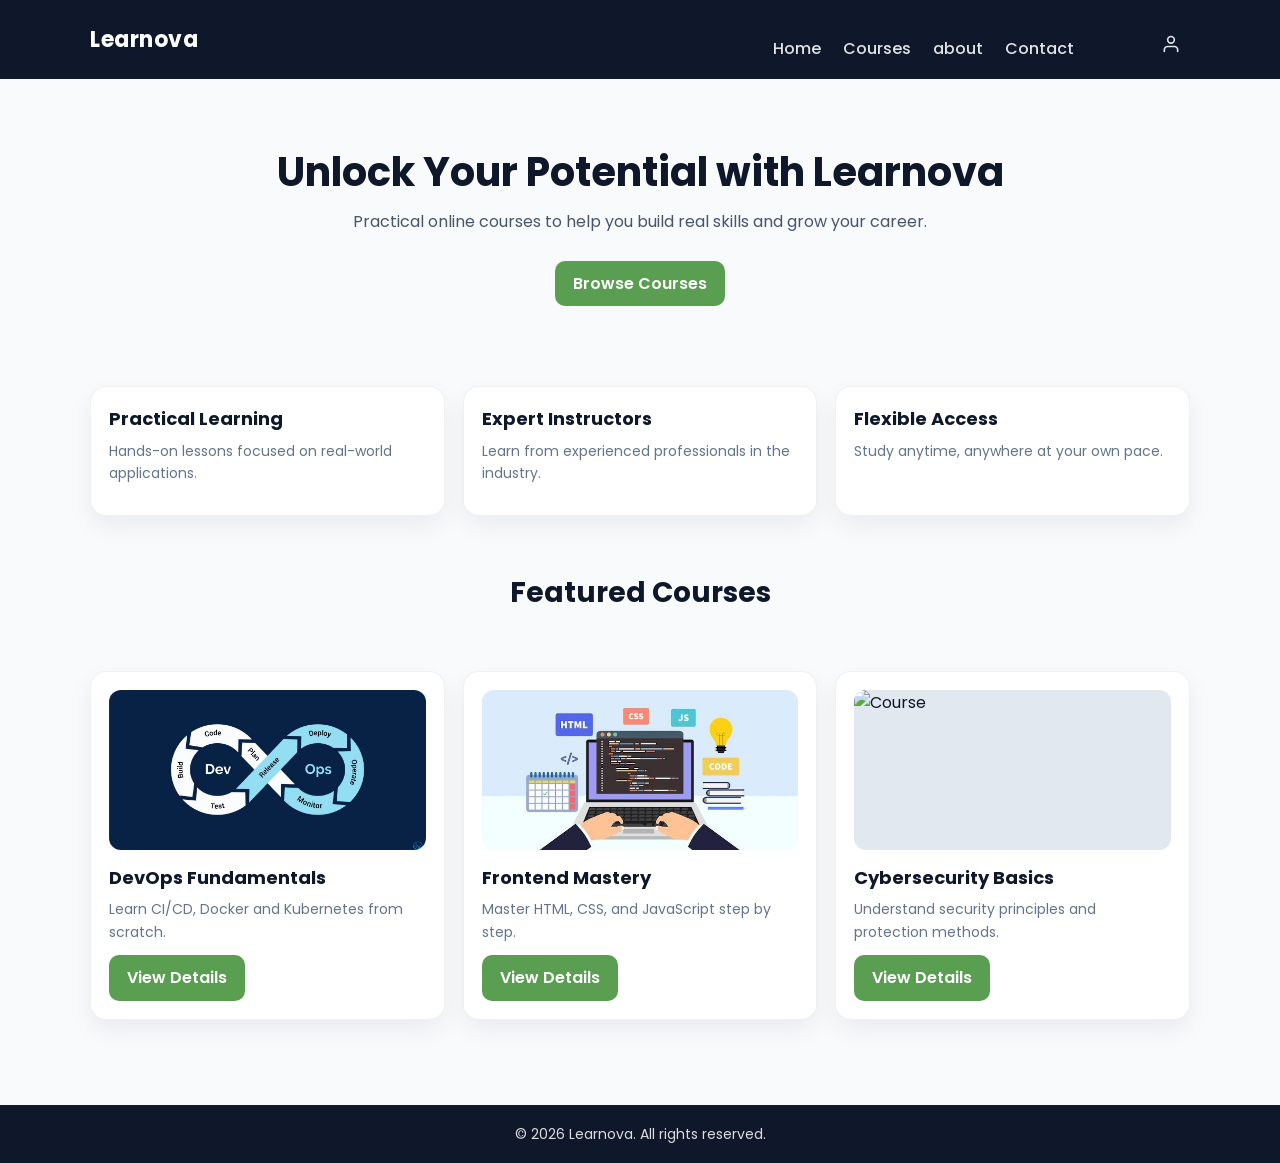
==== index.html @ 48abdb36 "first commit" ====
<!DOCTYPE html>
<html lang="en">
<head>
  <meta charset="UTF-8">
  <title>Learnova</title>
  <meta name="viewport" content="width=device-width, initial-scale=1.0">

  <!-- Google Font -->
  <link href="https://fonts.googleapis.com/css2?family=Poppins:wght@400;600;700&display=swap" rel="stylesheet">

  <!-- Main CSS -->
  <link rel="stylesheet" href="style/style.css">
</head>
<body>

  <!-- ===== NAVBAR ===== -->
  <header class="navbar">
    <div class="container">
      <div class="logo">Learnova</div>
      <nav class="nav-links">
        <a href="index.html">Home</a>
        <a href="courses.html">Courses</a>
        <a href="about.html">about</a>
        <a href="contact.html">Contact</a>
        <a href="login.html" class="icon-link" aria-label="Login" title="Login">
            <a href="login.html" class="icon-link" aria-label="Login" title="Login">
  <svg class="icon" viewBox="0 0 24 24" fill="none" stroke="currentColor" stroke-width="2"
       stroke-linecap="round" stroke-linejoin="round">
    <path d="M20 21v-2a4 4 0 0 0-4-4H8a4 4 0 0 0-4 4v2"/>
    <circle cx="12" cy="7" r="4"/>
  </svg>
</a> 
      </nav>
    </div>
  </header>


  <!-- ===== HERO SECTION ===== -->
  <section class="hero">
    <div class="container">
      <h1>Unlock Your Potential with Learnova</h1>
      <p>Practical online courses to help you build real skills and grow your career.</p>
      <a href="courses.html" class="btn">Browse Courses</a>
    </div>
  </section>


  <!-- ===== WHY CHOOSE US ===== -->
  <section class="cards container">
    <div class="card">
      <h3>Practical Learning</h3>
      <p>Hands-on lessons focused on real-world applications.</p>
    </div>

    <div class="card">
      <h3>Expert Instructors</h3>
      <p>Learn from experienced professionals in the industry.</p>
    </div>

    <div class="card">
      <h3>Flexible Access</h3>
      <p>Study anytime, anywhere at your own pace.</p>
    </div>
  </section>


  <!-- ===== FEATURED COURSES ===== -->
  <section class="container">
    <h2 style="text-align:center; margin-bottom:30px;">Featured Courses</h2>

    <div class="cards">

      <div class="card">
       <img src="images/DevOps.jpg" alt="Course">
        <h3>DevOps Fundamentals</h3>
        <p>Learn CI/CD, Docker and Kubernetes from scratch.</p>
        <a href="details.html" class="btn">View Details</a>
      </div>

      <div class="card">
        <img src="images/fortend.jpg" alt="Course">
        <h3>Frontend Mastery</h3>
        <p>Master HTML, CSS, and JavaScript step by step.</p>
        <a href="details.html" class="btn">View Details</a>
      </div>

      <div class="card">
       <img src="images/cybersecurity.jpg" alt="Course">
        <h3>Cybersecurity Basics</h3>
        <p>Understand security principles and protection methods.</p>
        <a href="details.html" class="btn">View Details</a>
      </div>

    </div>
  </section>


  <!-- ===== FOOTER ===== -->
  <footer class="footer">
    <div class="container">
      <p>© 2026 Learnova. All rights reserved.</p>
    </div>
  </footer>

</body>
</html>
---- style/style.css ----
/* =========================
   Learnova - Global Styles
   ========================= */

/* Reset + Font */
* {
  margin: 0;
  padding: 0;
  box-sizing: border-box;
  font-family: "Poppins", sans-serif;
}

body {
  background: #F8FAFC;
  color: #0F172A;
  line-height: 1.6;
}

img {
  max-width: 100%;
  display: block;
}

/* Container */
.container {
  width: 90%;
  max-width: 1100px;
  margin: 0 auto;
}

/* =========================
   Navbar
   ========================= */
.navbar {
  background: #0F172A;
  padding: 16px 0;
  position: sticky;
  top: 0;
  z-index: 1000;
}

.navbar .container {
  display: flex;
  align-items: center;
  justify-content: space-between;
  gap: 16px;
}

.logo {
  color: #FFFFFF;
  font-size: 22px;
  font-weight: 700;
  letter-spacing: 0.5px;
}

.nav-links a {
  color: rgba(255, 255, 255, 0.88);
  text-decoration: none;
  margin-left: 18px;
  font-weight: 500;
  transition: 0.2s;
}

.nav-links a:hover {
  color: #FFFFFF;
}

.nav-links a.active {
  color: #FFFFFF;
  border-bottom: 2px solid #2563EB;
  padding-bottom: 3px;
}
 .icon-link {
  display: inline-flex;
  align-items: center;
  justify-content: center;
  width: 38px;
  height: 38px;
  border-radius: 50%;
  color: rgba(255,255,255,.9);
  transition: 0.2s;
}

.icon-link:hover {
  background: rgba(255,255,255,0.1);
  color: #ffffff;
}

.icon {
  width: 20px;
  height: 20px;
}
/* =========================
   Buttons
   ========================= */
.btn {
  display: inline-block;
  padding: 10px 18px;
  background: #599e51;
  color: #FFFFFF;
  text-decoration: none;
  border-radius: 10px;
  font-weight: 600;
  transition: 0.2s;
}

.btn:hover {
  background: #8ebd88;
  transform: translateY(-1px);
}

/* secondary button if you need later */
.btn-outline {
  display: inline-block;
  padding: 10px 18px;
  background: transparent;
  color: #2563EB;
  text-decoration: none;
  border-radius: 10px;
  border: 2px solid #2563EB;
  font-weight: 600;
  transition: 0.2s;
}

.btn-outline:hover {
  background: #2563EB;
  color: #FFFFFF;
}

/* =========================
   Hero
   ========================= */
.hero {
  padding: 70px 0 55px;
  text-align: center;
}

.hero h1 {
  font-size: 40px;
  line-height: 1.15;
  margin-bottom: 14px;
}

.hero p {
  max-width: 680px;
  margin: 0 auto 26px;
  color: #475569;
  font-size: 16px;
}

/* =========================
   Sections / Headings
   ========================= */
section {
  padding: 30px 0;
}

h2 {
  font-size: 28px;
  margin-bottom: 14px;
}

/* =========================
   Cards Grid
   ========================= */
.cards {
  display: grid;
  grid-template-columns: repeat(auto-fit, minmax(240px, 1fr));
  gap: 18px;
  padding: 25px 0;
}

.card {
  background: #FFFFFF;
  border-radius: 16px;
  padding: 18px;
  box-shadow: 0 10px 25px rgba(15, 23, 42, 0.06);
  border: 1px solid rgba(15, 23, 42, 0.06);
  transition: 0.2s;
}

.card:hover {
  transform: translateY(-4px);
  box-shadow: 0 16px 30px rgba(15, 23, 42, 0.08);
}

.card img {
  border-radius: 12px;
  height: 160px;
   width: 100%;
  object-fit: cover;
  margin-bottom: 14px;
  background: #E2E8F0;
}

.card h3 {
  font-size: 18px;
  margin-bottom: 6px;
}

.card p {
  color: #64748B;
  font-size: 14px;
  margin-bottom: 12px;
}

/* Small helper for centered titles */
.center {
  text-align: center;
}

/* =========================
   Footer
   ========================= */
.footer {
  background: #0F172A;
  color: rgba(255, 255, 255, 0.85);
  padding: 18px 0;
  margin-top: 30px;
}

.footer p {
  text-align: center;
  font-size: 14px;
}


/* =========================
   Course Details Page
   ========================= */

.course-hero {
  padding: 60px 0 30px;
  text-align: center;
}

.course-hero h1 {
  font-size: 36px;
  margin-bottom: 10px;
}

.course-hero p {
  color: #64748B;
}

.course-layout {
  display: flex;
  gap: 40px;
  padding: 40px 0 60px;
  flex-wrap: wrap;
}

.course-main {
  flex: 2;
  min-width: 280px;
}

.course-image {
  width: 100%;
  border-radius: 16px;
  margin-bottom: 25px;
}

.course-main h2 {
  margin-bottom: 15px;
}

.course-list {
  list-style: none;
}

.course-list li {
  padding: 8px 0;
  border-bottom: 1px solid #E2E8F0;
  color: #475569;
}

.course-sidebar {
  flex: 1;
  min-width: 250px;
}

.course-card-box {
  background: #FFFFFF;
  padding: 25px;
  border-radius: 16px;
  box-shadow: 0 10px 25px rgba(15,23,42,0.08);
  border: 1px solid rgba(15,23,42,0.05);
}

.course-card-box h3 {
  font-size: 26px;
  margin-bottom: 15px;
  color: #2563EB;
}

.course-card-box p {
  margin-bottom: 10px;
  color: #475569;
}
.course-details-img {
  width: 70%;
  max-width: 450px;
  margin: 0 auto 25px;
  display: block;
   
}

/* =========================
   Auth (Login) Page
   ========================= */
.auth-page{
  padding: 55px 0 70px;
  display: flex;
  justify-content: center;
}

.auth-card{
  width: 100%;
  max-width: 460px;
  background: #FFFFFF;
  border-radius: 16px;
  padding: 28px;
  box-shadow: 0 10px 25px rgba(15,23,42,0.08);
  border: 1px solid rgba(15,23,42,0.06);
}

.auth-title{
  font-size: 28px;
  margin-bottom: 6px;
}

.auth-subtitle{
  color: #64748B;
  margin-bottom: 20px;
}

.auth-form .field{
  margin-bottom: 14px;
}

.auth-form label{
  display: block;
  font-weight: 600;
  font-size: 14px;
  margin-bottom: 6px;
}

.auth-form input{
  width: 100%;
  padding: 11px 12px;
  border-radius: 10px;
  border: 1px solid #CBD5E1;
  outline: none;
  transition: 0.2s;
  background: #FFFFFF;
}

.auth-form input:focus{
  border-color: #2563EB;
  box-shadow: 0 0 0 4px rgba(37,99,235,0.12);
}

.auth-btn{
  width: 100%;
  margin-top: 6px;
}

.auth-hint{
  margin-top: 14px;
  color: #64748B;
  font-size: 14px;
  text-align: center;
}

.auth-link{
  color: #2563EB;
  text-decoration: none;
  font-weight: 600;
}

.auth-link:hover{
  text-decoration: underline;
}
/* =========================
   Responsive
   ========================= */
@media (max-width: 600px) {
  .hero h1 {
    font-size: 30px;
  }

  .nav-links a {
    margin-left: 10px;
    font-size: 14px;
  }

  .btn {
    padding: 10px 14px;
  }

  .card img {
    height: 140px;
  }
}
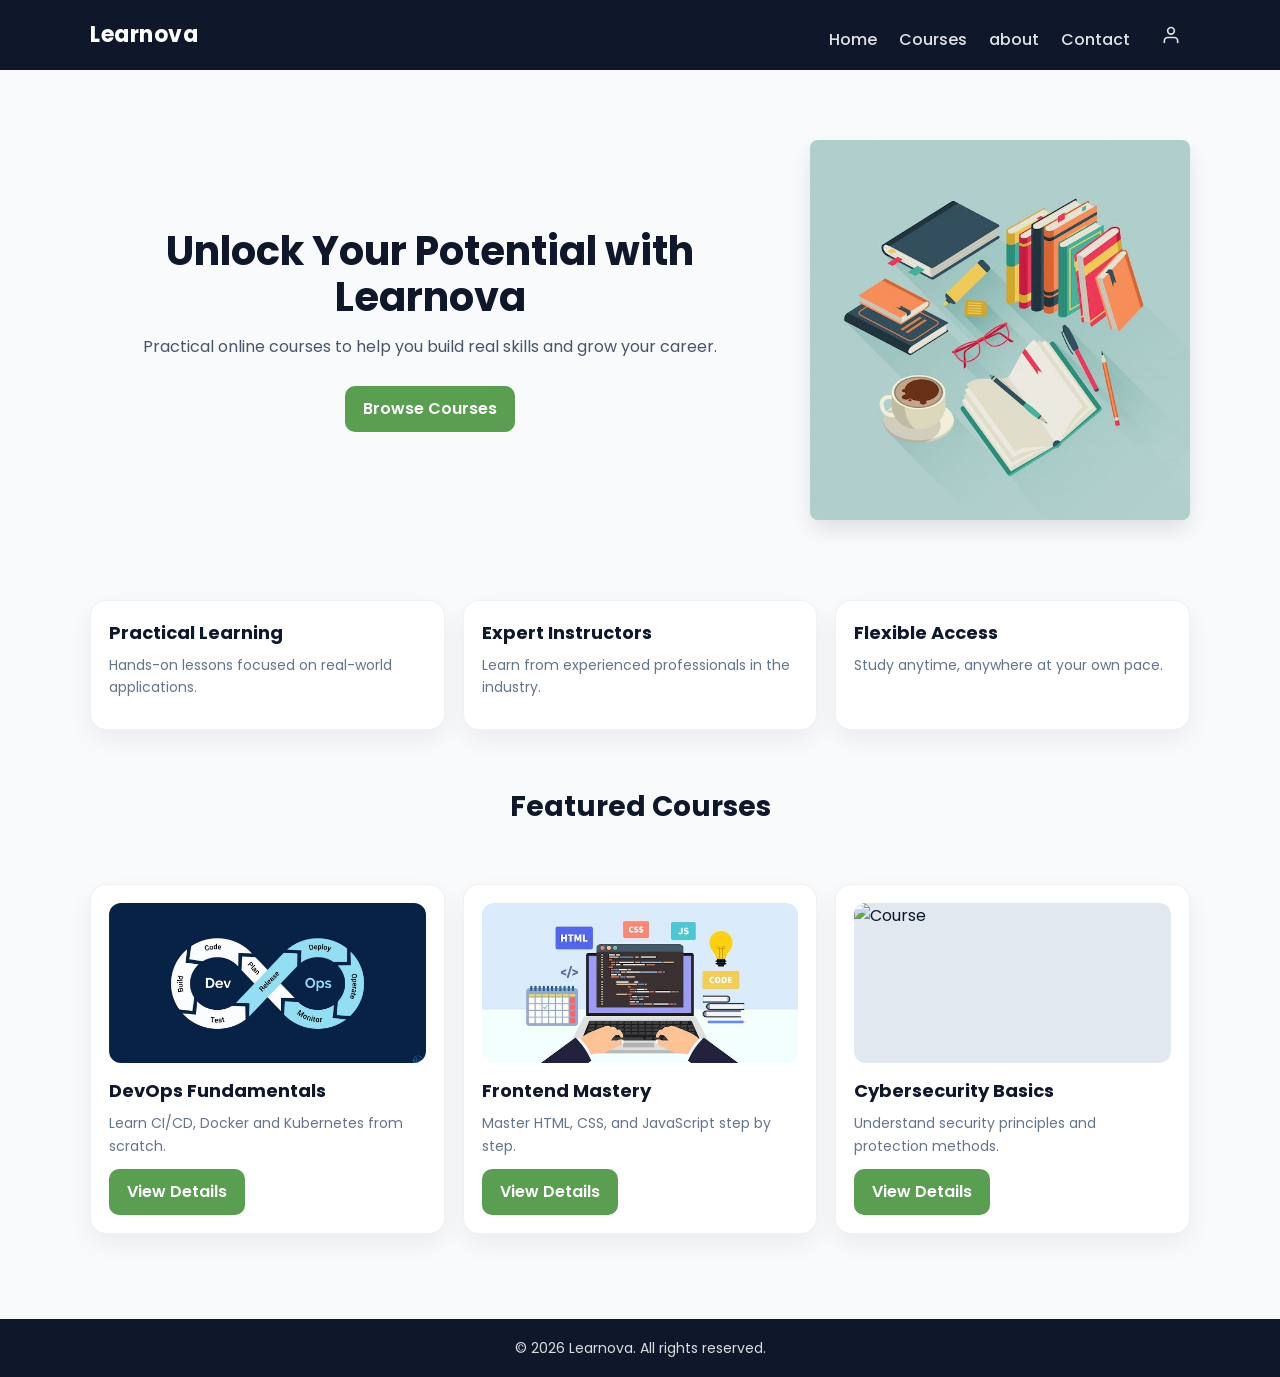
==== commit 47bfcada: "Add project requirements" ====
--- a/index.html
+++ b/index.html
@@ -5,15 +5,14 @@
   <title>Learnova</title>
   <meta name="viewport" content="width=device-width, initial-scale=1.0">
 
-  <!-- Google Font -->
+  <!--Google Font-->
   <link href="https://fonts.googleapis.com/css2?family=Poppins:wght@400;600;700&display=swap" rel="stylesheet">
-
-  <!-- Main CSS -->
   <link rel="stylesheet" href="style/style.css">
 </head>
+
+
 <body>
-
-  <!-- ===== NAVBAR ===== -->
+  <!--NAVBAR -->
   <header class="navbar">
     <div class="container">
       <div class="logo">Learnova</div>
@@ -23,7 +22,6 @@
         <a href="about.html">about</a>
         <a href="contact.html">Contact</a>
         <a href="login.html" class="icon-link" aria-label="Login" title="Login">
-            <a href="login.html" class="icon-link" aria-label="Login" title="Login">
   <svg class="icon" viewBox="0 0 24 24" fill="none" stroke="currentColor" stroke-width="2"
        stroke-linecap="round" stroke-linejoin="round">
     <path d="M20 21v-2a4 4 0 0 0-4-4H8a4 4 0 0 0-4 4v2"/>
@@ -35,17 +33,25 @@
   </header>
 
 
-  <!-- ===== HERO SECTION ===== -->
+ 
   <section class="hero">
-    <div class="container">
+  <div class="container" style="display: flex; align-items: center;">
+    
+    <div class="hero-text" style="flex: 1;">
       <h1>Unlock Your Potential with Learnova</h1>
       <p>Practical online courses to help you build real skills and grow your career.</p>
       <a href="courses.html" class="btn">Browse Courses</a>
     </div>
-  </section>
+
+    <div class="hero-image" style="flex: 0 0 400px; padding-left: 20px;">
+      <img src="images/learn.jpg" alt="Learnova Online Learning" style="width: 100%; border-radius: 8px;" />
+    </div>
+
+  </div>
+</section>
 
 
-  <!-- ===== WHY CHOOSE US ===== -->
+
   <section class="cards container">
     <div class="card">
       <h3>Practical Learning</h3>
@@ -64,7 +70,6 @@
   </section>
 
 
-  <!-- ===== FEATURED COURSES ===== -->
   <section class="container">
     <h2 style="text-align:center; margin-bottom:30px;">Featured Courses</h2>
 
@@ -95,7 +100,7 @@
   </section>
 
 
-  <!-- ===== FOOTER ===== -->
+  <!--FOOTER -->
   <footer class="footer">
     <div class="container">
       <p>© 2026 Learnova. All rights reserved.</p>
--- a/style/style.css
+++ b/style/style.css
@@ -1,8 +1,4 @@
-/* =========================
-   Learnova - Global Styles
-   ========================= */
-
-/* Reset + Font */
+
 * {
   margin: 0;
   padding: 0;
@@ -28,9 +24,7 @@
   margin: 0 auto;
 }
 
-/* =========================
-   Navbar
-   ========================= */
+/*Navbar*/
 .navbar {
   background: #0F172A;
   padding: 16px 0;
@@ -90,9 +84,7 @@
   width: 20px;
   height: 20px;
 }
-/* =========================
-   Buttons
-   ========================= */
+/* Buttons*/
 .btn {
   display: inline-block;
   padding: 10px 18px;
@@ -109,27 +101,8 @@
   transform: translateY(-1px);
 }
 
-/* secondary button if you need later */
-.btn-outline {
-  display: inline-block;
-  padding: 10px 18px;
-  background: transparent;
-  color: #2563EB;
-  text-decoration: none;
-  border-radius: 10px;
-  border: 2px solid #2563EB;
-  font-weight: 600;
-  transition: 0.2s;
-}
-
-.btn-outline:hover {
-  background: #2563EB;
-  color: #FFFFFF;
-}
-
-/* =========================
-   Hero
-   ========================= */
+
+/* Hero*/
 .hero {
   padding: 70px 0 55px;
   text-align: center;
@@ -148,9 +121,19 @@
   font-size: 16px;
 }
 
-/* =========================
-   Sections / Headings
-   ========================= */
+
+.hero-image {
+    flex: 0 0 400px; 
+    margin-left: 20px;
+}
+
+.hero-image img {
+    width: 100%;
+    height: auto;
+    border-radius: 8px;
+    box-shadow: 0 10px 20px rgba(0,0,0,0.1);
+}
+/* Sections */
 section {
   padding: 30px 0;
 }
@@ -160,9 +143,7 @@
   margin-bottom: 14px;
 }
 
-/* =========================
-   Cards Grid
-   ========================= */
+/* Cards */
 .cards {
   display: grid;
   grid-template-columns: repeat(auto-fit, minmax(240px, 1fr));
@@ -204,14 +185,11 @@
   margin-bottom: 12px;
 }
 
-/* Small helper for centered titles */
 .center {
   text-align: center;
 }
 
-/* =========================
-   Footer
-   ========================= */
+/* Footer*/
 .footer {
   background: #0F172A;
   color: rgba(255, 255, 255, 0.85);
@@ -225,9 +203,7 @@
 }
 
 
-/* =========================
-   Course Details Page
-   ========================= */
+/* Course Details Page */
 
 .course-hero {
   padding: 60px 0 30px;
@@ -305,10 +281,98 @@
   display: block;
    
 }
-
-/* =========================
-   Auth (Login) Page
-   ========================= */
+/*aboyt page*/
+.about-section{
+padding-bottom:60px;
+}
+
+.statistics-box{
+max-width:900px;
+margin:auto;
+text-align:center;
+margin-bottom:40px;
+}
+
+.section-title{
+margin-bottom:15px;
+}
+
+.statistics-table{
+margin:auto;
+}
+
+.external-link{
+margin-top:10px;
+}
+
+.project-box{
+background:#ffffff;
+padding:30px;
+border-radius:16px;
+box-shadow:0 10px 25px rgba(15,23,42,0.08);
+border:1px solid rgba(15,23,42,0.05);
+margin-bottom:40px;
+}
+
+.project-box h2{
+margin-bottom:15px;
+}
+
+.project-text{
+color:#64748B;
+margin-bottom:10px;
+}
+
+/* contact page */
+.contact-section{
+padding-bottom:60px;
+display:flex;
+justify-content:center;
+}
+
+.contact-box{
+max-width:700px;
+background:#ffffff;
+padding:40px;
+border-radius:16px;
+box-shadow:0 10px 25px rgba(15,23,42,0.08);
+border:1px solid rgba(15,23,42,0.05);
+text-align:center;
+}
+
+.contact-box h1{
+margin-bottom:10px;
+}
+
+.contact-description{
+color:#64748B;
+margin-bottom:25px;
+}
+
+.contact-list{
+list-style:none;
+padding:0;
+margin-bottom:25px;
+}
+
+.contact-list li{
+margin-bottom:12px;
+font-size:16px;
+}
+
+.contact-list a{
+color:#2563EB;
+text-decoration:none;
+}
+
+.contact-list a:hover{
+text-decoration:underline;
+}
+
+.contact-note{
+color:#475569;
+}
+/* (Login) Page */
 .auth-page{
   padding: 55px 0 70px;
   display: flex;
@@ -346,7 +410,11 @@
   margin-bottom: 6px;
 }
 
-.auth-form input{
+.auth-form input[type="text"],
+.auth-form input[type="email"],
+.auth-form input[type="password"],
+.auth-form select,
+.auth-form textarea {
   width: 100%;
   padding: 11px 12px;
   border-radius: 10px;
@@ -356,6 +424,14 @@
   background: #FFFFFF;
 }
 
+.auth-form input[type="text"]:focus,
+.auth-form input[type="email"]:focus,
+.auth-form input[type="password"]:focus,
+.auth-form select:focus,
+.auth-form textarea:focus {
+  border-color: #2563EB;
+  box-shadow: 0 0 0 4px rgba(37,99,235,0.12);
+}
 .auth-form input:focus{
   border-color: #2563EB;
   box-shadow: 0 0 0 4px rgba(37,99,235,0.12);
@@ -382,9 +458,26 @@
 .auth-link:hover{
   text-decoration: underline;
 }
-/* =========================
-   Responsive
-   ========================= */
+.option-group {
+  display: flex;
+  flex-direction: column;
+  gap: 10px;
+  margin-top: 8px;
+}
+
+.option-item {
+  display: flex;
+  align-items: center;
+  gap: 10px;
+  font-weight: 400;
+}
+
+.option-item input[type="radio"],
+.option-item input[type="checkbox"] {
+  width: auto;
+  margin: 0;
+}
+/*  Responsive*/
 @media (max-width: 600px) {
   .hero h1 {
     font-size: 30px;
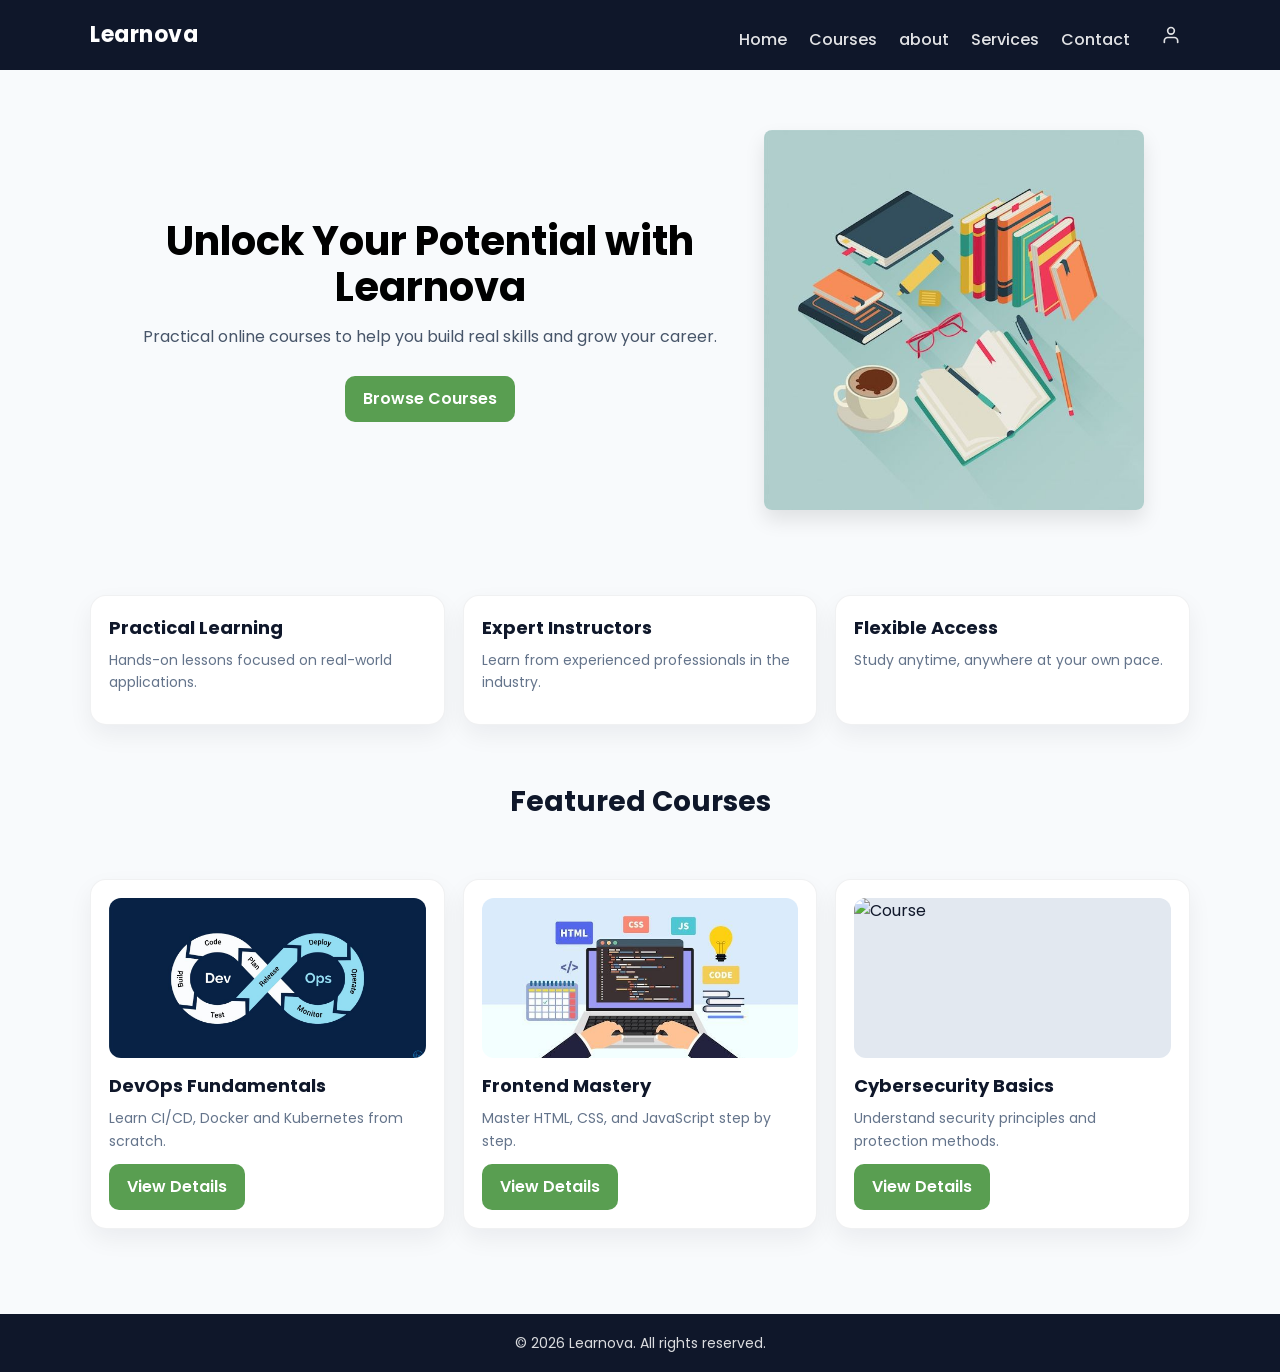
==== commit 46941b0a: "add Services page+ update about page" ====
--- a/index.html
+++ b/index.html
@@ -3,6 +3,7 @@
 <head>
   <meta charset="UTF-8">
   <title>Learnova</title>
+  
   <meta name="viewport" content="width=device-width, initial-scale=1.0">
 
   <!--Google Font-->
@@ -20,6 +21,7 @@
         <a href="index.html">Home</a>
         <a href="courses.html">Courses</a>
         <a href="about.html">about</a>
+        <a href="services.html">Services</a>
         <a href="contact.html">Contact</a>
         <a href="login.html" class="icon-link" aria-label="Login" title="Login">
   <svg class="icon" viewBox="0 0 24 24" fill="none" stroke="currentColor" stroke-width="2"
@@ -38,7 +40,7 @@
   <div class="container" style="display: flex; align-items: center;">
     
     <div class="hero-text" style="flex: 1;">
-      <h1>Unlock Your Potential with Learnova</h1>
+      <h1 id="main-title">Unlock Your Potential with Learnova</h1>
       <p>Practical online courses to help you build real skills and grow your career.</p>
       <a href="courses.html" class="btn">Browse Courses</a>
     </div>
--- a/style/style.css
+++ b/style/style.css
@@ -12,6 +12,9 @@
   line-height: 1.6;
 }
 
+#main-title {
+  color: #000000;
+}
 img {
   max-width: 100%;
   display: block;
@@ -322,7 +325,116 @@
 color:#64748B;
 margin-bottom:10px;
 }
-
+.statistics-table {
+  width: 100%;
+  max-width: 800px;
+  margin: auto;
+  border-collapse: collapse;
+  margin-top: 15px;
+}
+
+.statistics-table th {
+  background: #599e51;
+  color: #ffffff;
+  padding: 12px;
+  text-align: center;
+}
+
+.statistics-table td {
+  padding: 10px;
+  text-align: center;
+  border: 1px solid #CBD5E1;
+}
+
+.statistics-table tr:nth-child(even) {
+  background: #F1F5F9;
+}
+
+.statistics-table tr:hover {
+  background: #E2E8F0;
+}
+.hero {
+  display: flex;
+  align-items: center;
+  justify-content: space-between;
+  gap: 40px;
+  flex-wrap: wrap;
+  padding: 60px 80px;
+}
+.line {
+    width: 60%;        
+  margin: 20px auto; 
+  border: none;
+  border-top: 2px solid #000;
+}
+
+.about-description {
+  flex: 1;
+  min-width: 280px;
+  text-align: left;
+}
+
+.about-image {
+  flex: 1;
+  display: flex;
+  justify-content: center;
+  margin-top: 0; 
+}
+
+.about-image img {
+  width: 300px;
+  max-width: 100%;
+  border-radius: 12px;
+  box-shadow: 0 10px 20px rgba(0,0,0,0.1);
+}
+
+/* Services Page */
+.services-hero {
+  text-align: center;
+  padding: 60px 0 30px;
+}
+
+.services-hero h1 {
+  font-size: 38px;
+  margin-bottom: 10px;
+}
+
+.services-hero p {
+  color: #64748B;
+}
+
+.services-grid {
+  display: grid;
+  grid-template-columns: repeat(auto-fit, minmax(260px, 1fr));
+  gap: 20px;
+  padding: 30px 0 60px;
+}
+
+.service-box {
+  background: #fff;
+  padding: 25px;
+  border-radius: 16px;
+  border: 1px solid rgba(15,23,42,0.06);
+  box-shadow: 0 10px 25px rgba(15,23,42,0.06);
+  transition: 0.3s;
+  min-height: 160px;
+}
+
+.service-box:hover {
+  transform: translateY(-6px);
+  box-shadow: 0 18px 35px rgba(15,23,42,0.12);
+}
+
+.service-box h3 {
+  margin-bottom: 10px;
+  font-size: 18px;
+}
+
+.service-box p {
+  color: #64748B;
+  font-size: 14px;
+  line-height: 1.6;
+}
 /* contact page */
 .contact-section{
 padding-bottom:60px;
